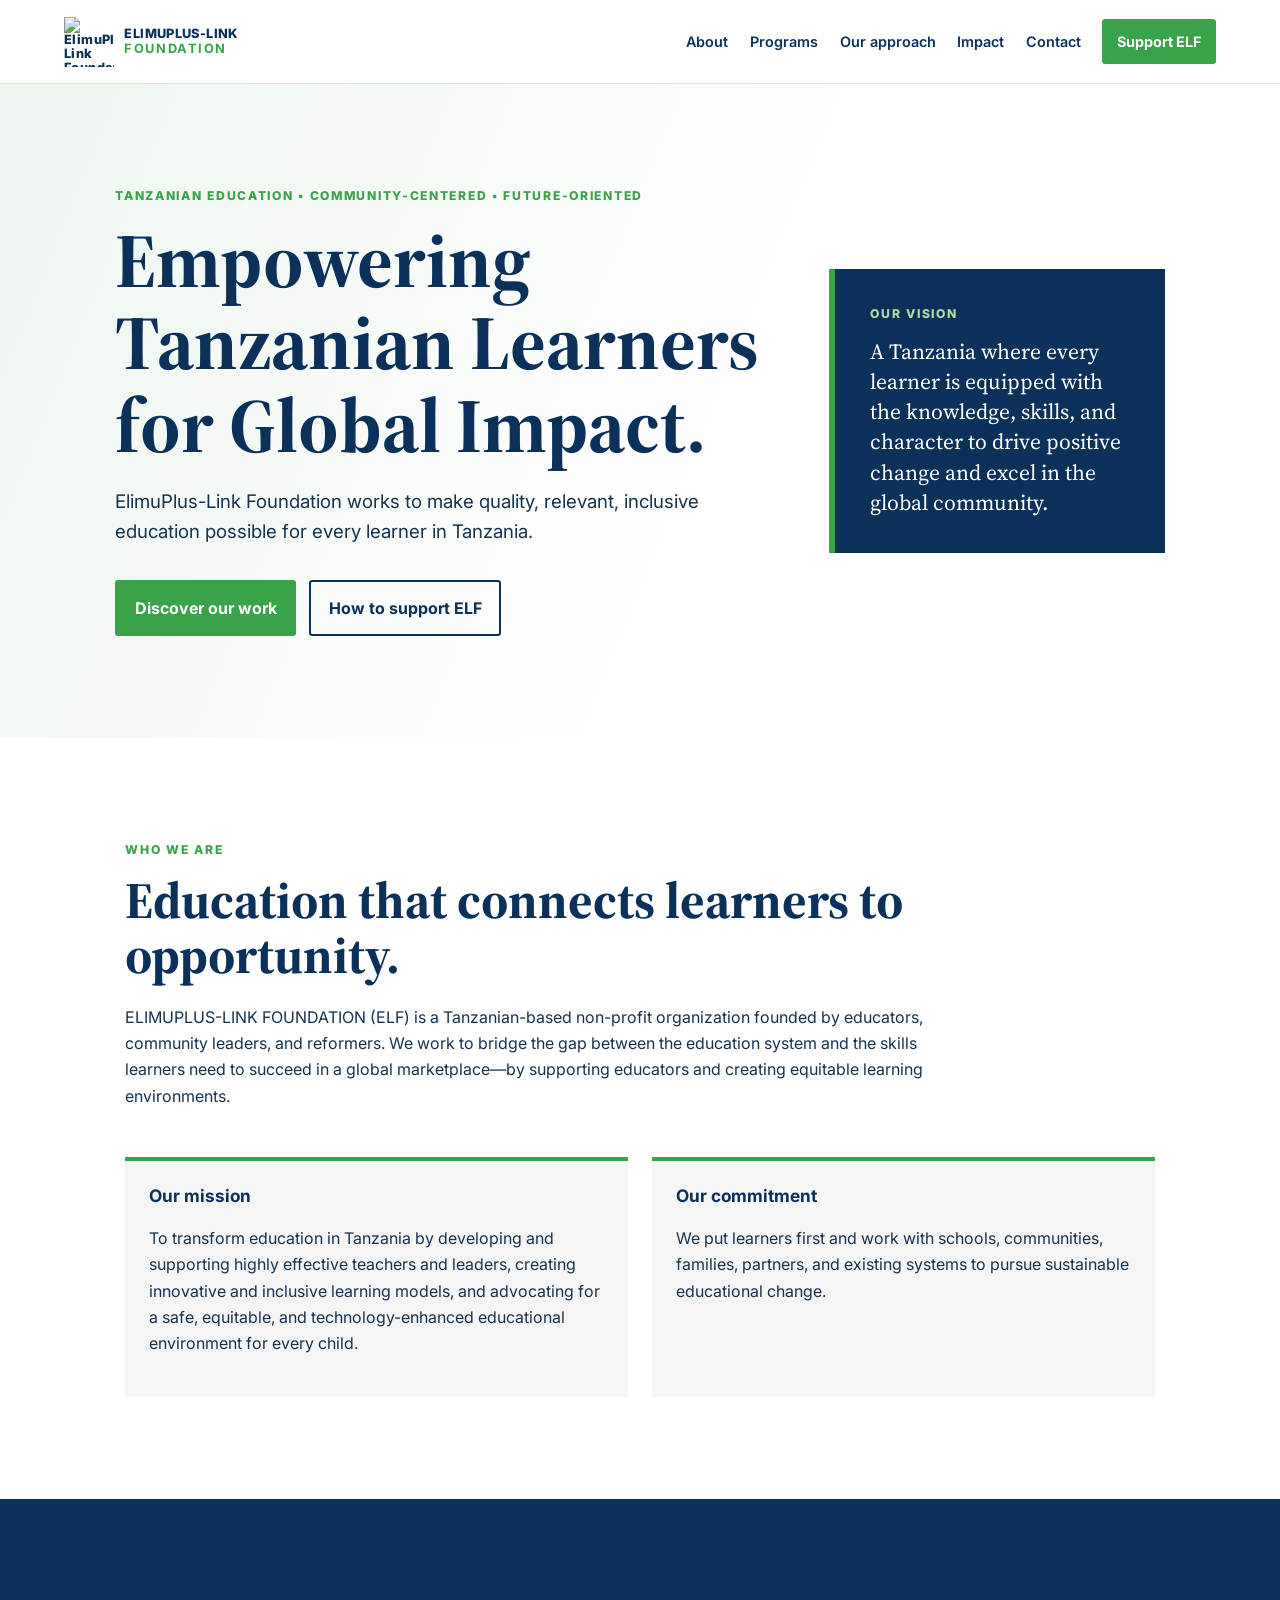
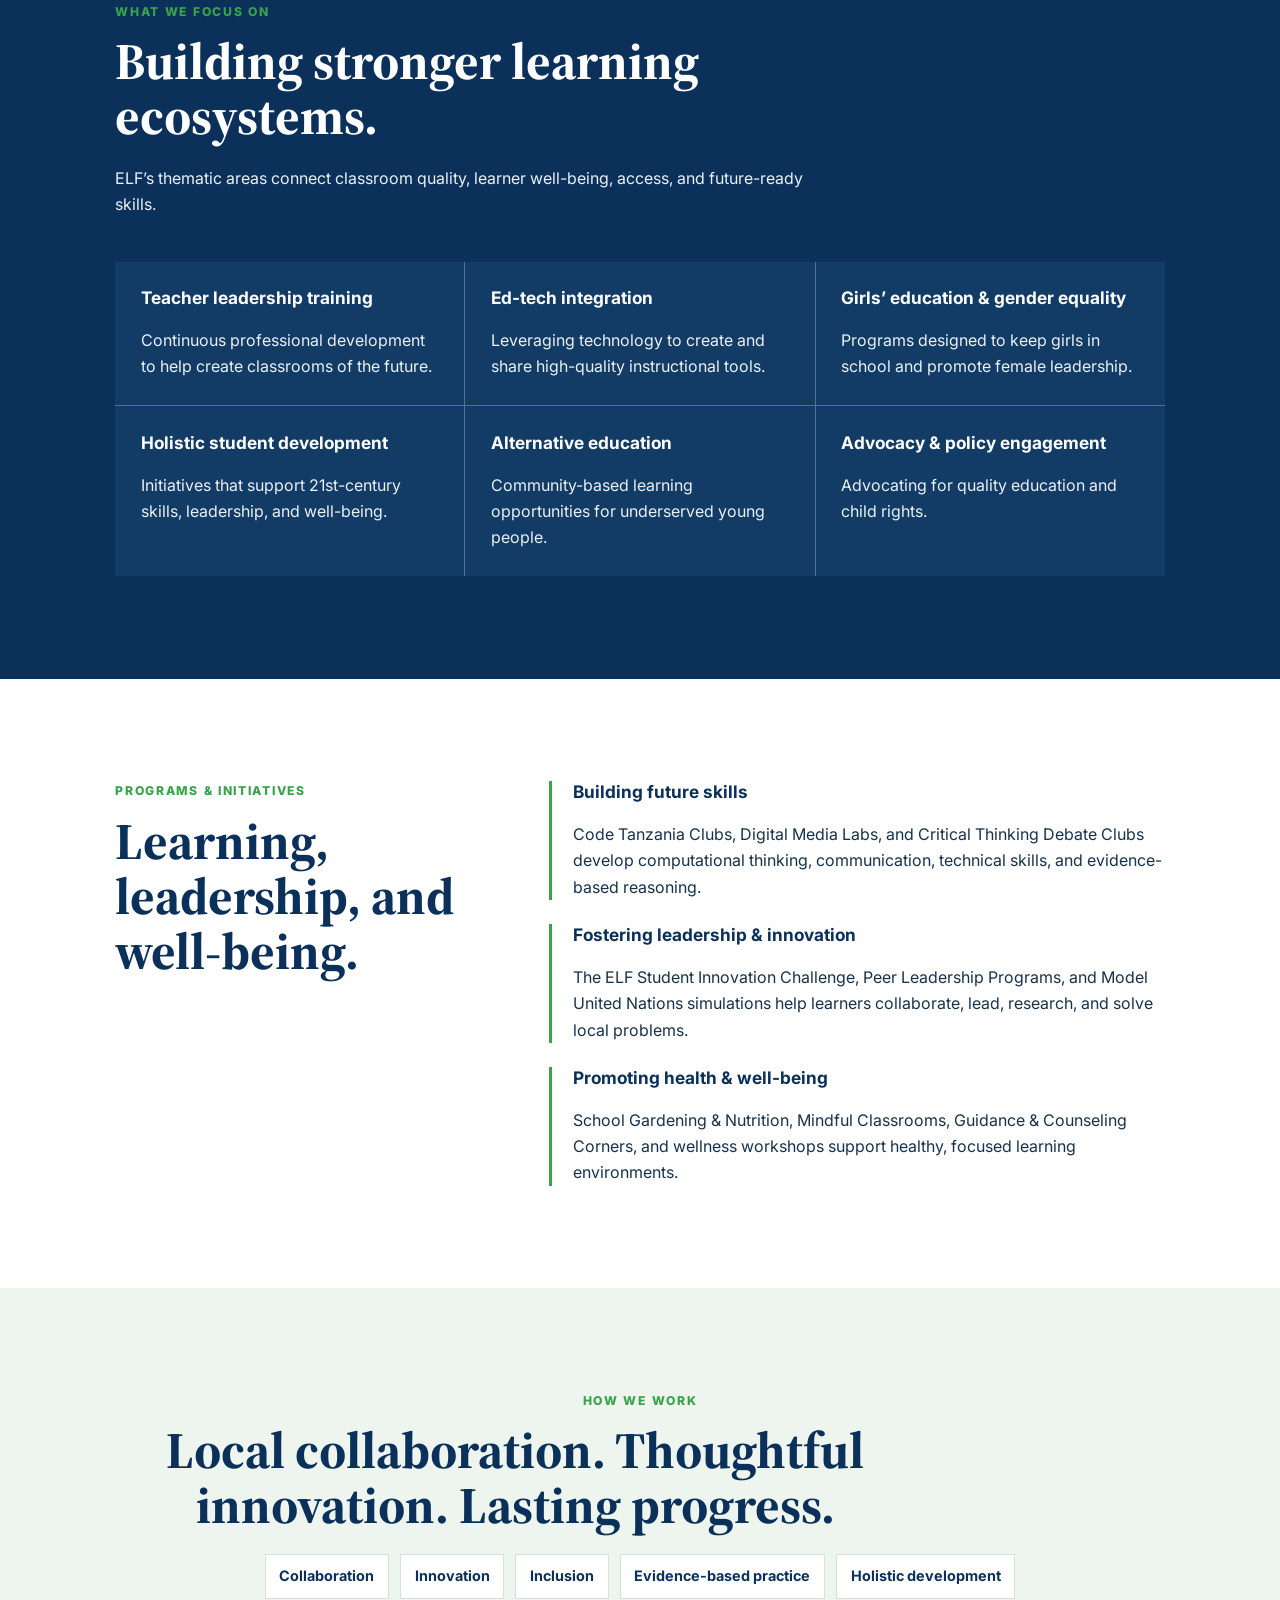
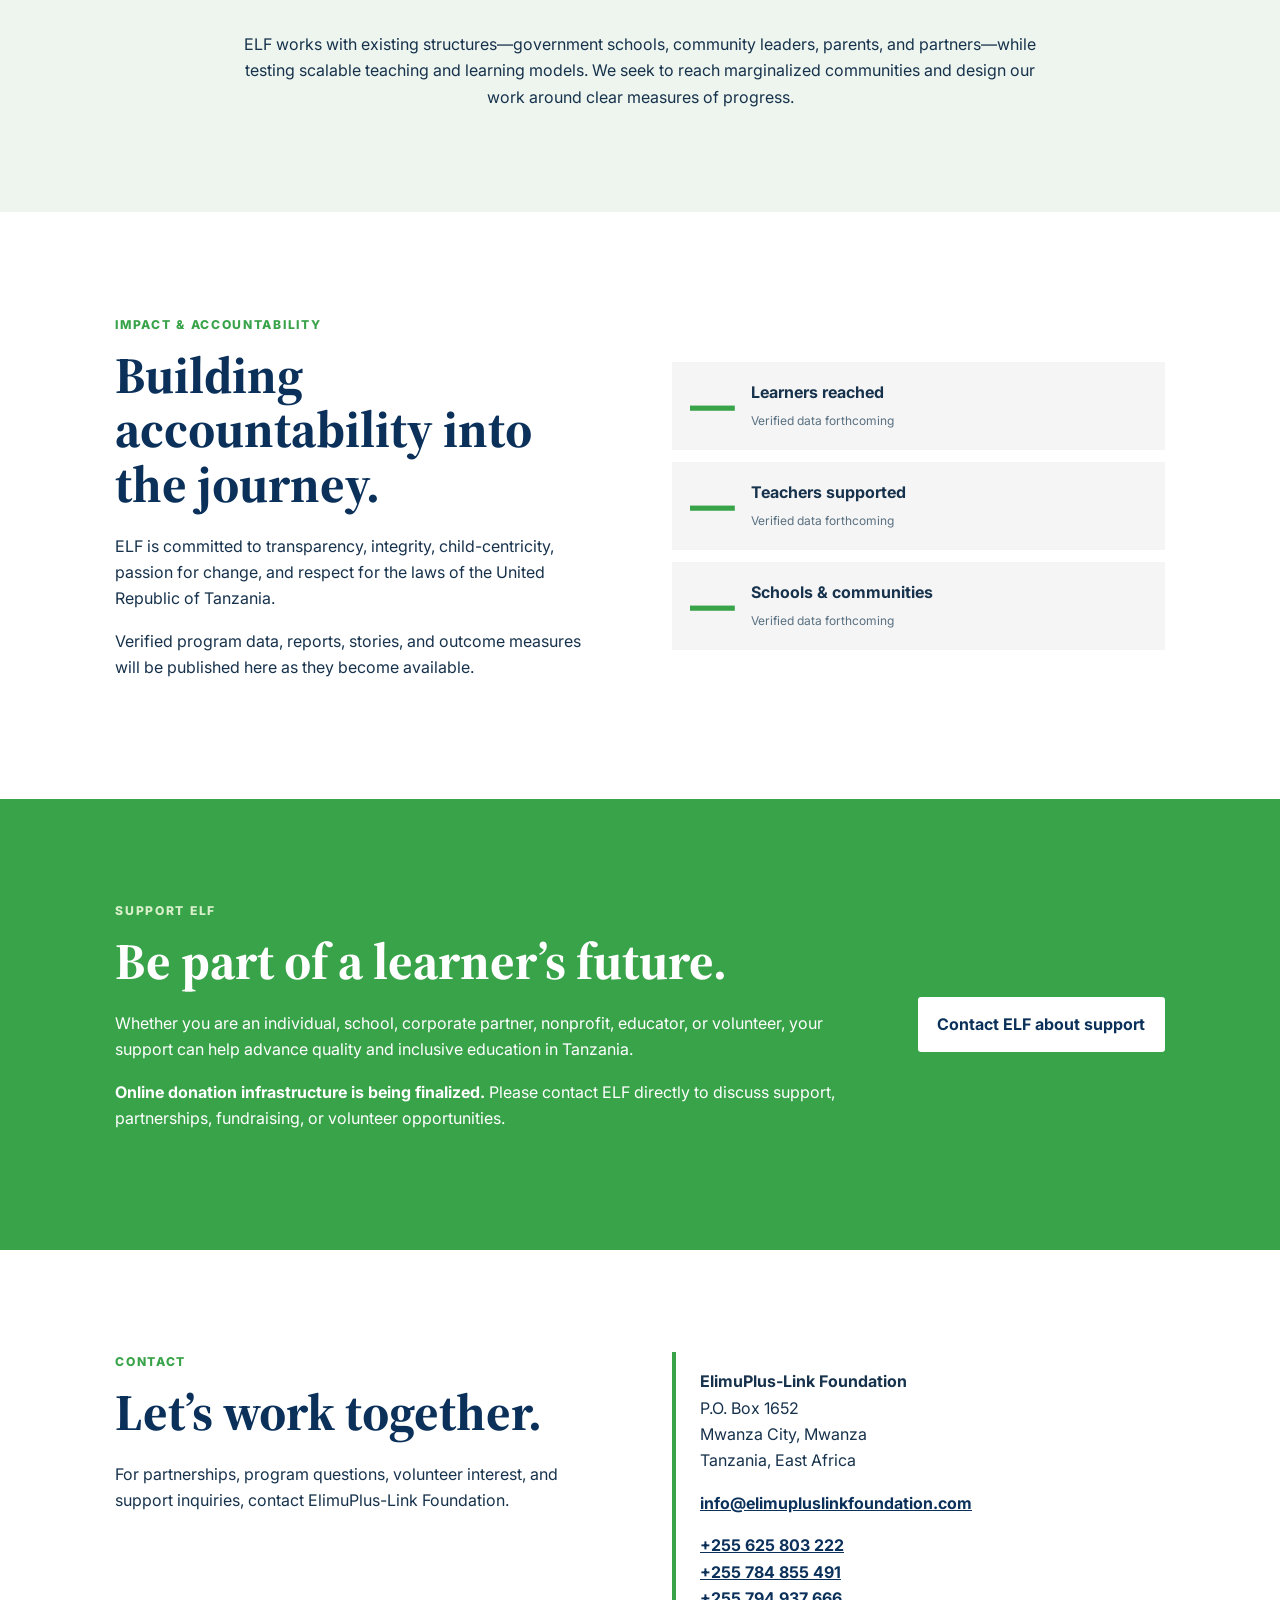
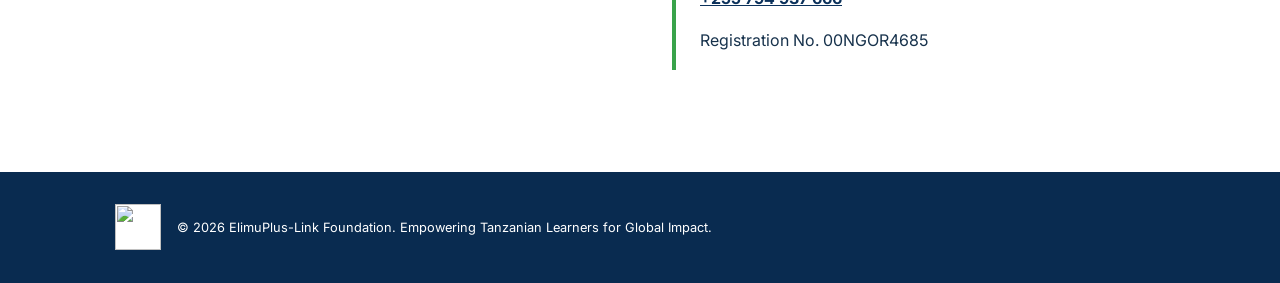
==== index.html @ de27db8f "Add files via upload" ====
<!doctype html>
<html lang="en">
<head>
  <meta charset="utf-8">
  <meta name="viewport" content="width=device-width, initial-scale=1">
  <meta name="description" content="ElimuPlus-Link Foundation empowers Tanzanian learners for global impact through inclusive, innovative, quality education.">
  <meta name="theme-color" content="#0B315B">
  <link rel="canonical" href="https://elimupluslinkfoundation.org/">
  <link rel="stylesheet" href="styles.css">
  <title>ElimuPlus-Link Foundation | Empowering Tanzanian Learners</title>
</head>
<body>
<a class="skip" href="#main">Skip to main content</a>
<header class="site-header">
  <a class="brand" href="#home" aria-label="ElimuPlus-Link Foundation home"><img src="assets/elimuplus-link-foundation-logo.jpeg" alt="ElimuPlus-Link Foundation logo"><span>ELIMUPLUS-LINK<br><b>FOUNDATION</b></span></a>
  <button class="menu" aria-expanded="false" aria-controls="nav">Menu</button>
  <nav id="nav" aria-label="Primary navigation"><a href="#about">About</a><a href="#programs">Programs</a><a href="#approach">Our approach</a><a href="#impact">Impact</a><a href="#contact">Contact</a><a class="button small" href="#support">Support ELF</a></nav>
</header>
<main id="main">
<section class="hero" id="home"><div class="hero-copy"><p class="eyebrow">Tanzanian education • Community-centered • Future-oriented</p><h1>Empowering Tanzanian Learners for Global Impact.</h1><p class="lead">ElimuPlus-Link Foundation works to make quality, relevant, inclusive education possible for every learner in Tanzania.</p><div class="actions"><a class="button" href="#about">Discover our work</a><a class="button outline" href="#support">How to support ELF</a></div></div><aside class="hero-card"><p class="eyebrow">Our vision</p><p>A Tanzania where every learner is equipped with the knowledge, skills, and character to drive positive change and excel in the global community.</p></aside></section>
<section class="intro" id="about"><p class="eyebrow">Who we are</p><h2>Education that connects learners to opportunity.</h2><p>ELIMUPLUS-LINK FOUNDATION (ELF) is a Tanzanian-based non-profit organization founded by educators, community leaders, and reformers. We work to bridge the gap between the education system and the skills learners need to succeed in a global marketplace—by supporting educators and creating equitable learning environments.</p><div class="statement-grid"><article><h3>Our mission</h3><p>To transform education in Tanzania by developing and supporting highly effective teachers and leaders, creating innovative and inclusive learning models, and advocating for a safe, equitable, and technology-enhanced educational environment for every child.</p></article><article><h3>Our commitment</h3><p>We put learners first and work with schools, communities, families, partners, and existing systems to pursue sustainable educational change.</p></article></div></section>
<section class="band" id="programs"><div class="section-heading"><p class="eyebrow">What we focus on</p><h2>Building stronger learning ecosystems.</h2><p>ELF’s thematic areas connect classroom quality, learner well-being, access, and future-ready skills.</p></div><div class="cards"><article><h3>Teacher leadership training</h3><p>Continuous professional development to help create classrooms of the future.</p></article><article><h3>Ed-tech integration</h3><p>Leveraging technology to create and share high-quality instructional tools.</p></article><article><h3>Girls’ education &amp; gender equality</h3><p>Programs designed to keep girls in school and promote female leadership.</p></article><article><h3>Holistic student development</h3><p>Initiatives that support 21st-century skills, leadership, and well-being.</p></article><article><h3>Alternative education</h3><p>Community-based learning opportunities for underserved young people.</p></article><article><h3>Advocacy &amp; policy engagement</h3><p>Advocating for quality education and child rights.</p></article></div></section>
<section class="program-list"><div><p class="eyebrow">Programs &amp; initiatives</p><h2>Learning, leadership, and well-being.</h2></div><div class="program-columns"><article><h3>Building future skills</h3><p>Code Tanzania Clubs, Digital Media Labs, and Critical Thinking Debate Clubs develop computational thinking, communication, technical skills, and evidence-based reasoning.</p></article><article><h3>Fostering leadership &amp; innovation</h3><p>The ELF Student Innovation Challenge, Peer Leadership Programs, and Model United Nations simulations help learners collaborate, lead, research, and solve local problems.</p></article><article><h3>Promoting health &amp; well-being</h3><p>School Gardening &amp; Nutrition, Mindful Classrooms, Guidance &amp; Counseling Corners, and wellness workshops support healthy, focused learning environments.</p></article></div></section>
<section class="approach" id="approach"><p class="eyebrow">How we work</p><h2>Local collaboration. Thoughtful innovation. Lasting progress.</h2><div class="pill-grid"><span>Collaboration</span><span>Innovation</span><span>Inclusion</span><span>Evidence-based practice</span><span>Holistic development</span></div><p>ELF works with existing structures—government schools, community leaders, parents, and partners—while testing scalable teaching and learning models. We seek to reach marginalized communities and design our work around clear measures of progress.</p></section>
<section class="impact" id="impact"><div><p class="eyebrow">Impact &amp; accountability</p><h2>Building accountability into the journey.</h2><p>ELF is committed to transparency, integrity, child-centricity, passion for change, and respect for the laws of the United Republic of Tanzania.</p><p>Verified program data, reports, stories, and outcome measures will be published here as they become available.</p></div><div class="metrics"><article><strong>—</strong><span>Learners reached<br><em>Verified data forthcoming</em></span></article><article><strong>—</strong><span>Teachers supported<br><em>Verified data forthcoming</em></span></article><article><strong>—</strong><span>Schools &amp; communities<br><em>Verified data forthcoming</em></span></article></div></section>
<section class="support" id="support"><div><p class="eyebrow">Support ELF</p><h2>Be part of a learner’s future.</h2><p>Whether you are an individual, school, corporate partner, nonprofit, educator, or volunteer, your support can help advance quality and inclusive education in Tanzania.</p><p><b>Online donation infrastructure is being finalized.</b> Please contact ELF directly to discuss support, partnerships, fundraising, or volunteer opportunities.</p></div><a class="button light" href="mailto:info@elimupluslinkfoundation.com?subject=Support%20for%20ElimuPlus-Link%20Foundation">Contact ELF about support</a></section>
<section class="contact" id="contact"><div><p class="eyebrow">Contact</p><h2>Let’s work together.</h2><p>For partnerships, program questions, volunteer interest, and support inquiries, contact ElimuPlus-Link Foundation.</p></div><address><p><b>ElimuPlus-Link Foundation</b><br>P.O. Box 1652<br>Mwanza City, Mwanza<br>Tanzania, East Africa</p><p><a href="mailto:info@elimupluslinkfoundation.com">info@elimupluslinkfoundation.com</a></p><p><a href="tel:+255625803222">+255 625 803 222</a><br><a href="tel:+255784855491">+255 784 855 491</a><br><a href="tel:+255794937666">+255 794 937 666</a></p><p>Registration No. 00NGOR4685</p></address></section>
</main>
<footer><img src="assets/elimuplus-link-foundation-logo.jpeg" alt="" aria-hidden="true"><p>© <span id="year"></span> ElimuPlus-Link Foundation. Empowering Tanzanian Learners for Global Impact.</p></footer>
<script>const b=document.querySelector('.menu'),n=document.querySelector('#nav');b.addEventListener('click',()=>{const x=b.getAttribute('aria-expanded')==='true';b.setAttribute('aria-expanded',!x);n.classList.toggle('open')});document.querySelector('#year').textContent=new Date().getFullYear();</script>
</body>
</html>
---- styles.css ----
@import url('https://fonts.googleapis.com/css2?family=Inter:wght@400;500;600;700;800&family=Source+Serif+4:wght@600;700&display=swap');
:root{--navy:#0B315B;--green:#39A34A;--mist:#F5F5F5;--ink:#17324c;--white:#fff;--line:#dbe3e5}*{box-sizing:border-box}html{scroll-behavior:smooth}body{margin:0;color:var(--ink);font:16px/1.65 Inter,Arial,sans-serif}.skip{position:absolute;left:-999px}.skip:focus{left:1rem;top:1rem;z-index:5;background:#fff;padding:.75rem}.site-header{height:84px;display:flex;align-items:center;justify-content:space-between;padding:0 clamp(1rem,5vw,5rem);border-bottom:1px solid var(--line);background:#fff;position:sticky;top:0;z-index:2}.brand{display:flex;align-items:center;gap:.65rem;text-decoration:none;color:var(--navy);font-weight:800;line-height:1.1;font-size:.8rem;letter-spacing:.03em}.brand img{width:50px;height:50px;object-fit:contain}.brand b{color:var(--green);letter-spacing:.12em}nav{display:flex;align-items:center;gap:1.35rem}nav a{color:var(--navy);font-size:.9rem;font-weight:600;text-decoration:none}nav a:hover{text-decoration:underline}.button{display:inline-block;background:var(--green);color:#fff!important;border:2px solid var(--green);padding:.78rem 1.1rem;border-radius:.2rem;text-decoration:none;font-weight:700}.button:hover{background:#287d36;border-color:#287d36;text-decoration:none!important}.small{padding:.53rem .8rem}.outline{background:transparent;color:var(--navy)!important;border-color:var(--navy)}.outline:hover{background:var(--navy);color:#fff!important}.menu{display:none;background:none;border:1px solid var(--navy);padding:.4rem .6rem;color:var(--navy);font-weight:700}section{padding:clamp(4rem,8vw,7rem) clamp(1rem,9vw,10rem)}.hero{display:grid;grid-template-columns:1.55fr .8fr;gap:4rem;align-items:center;background:linear-gradient(112deg,#edf5ee 0%,#fff 56%)}h1,h2{font-family:'Source Serif 4',Georgia,serif;color:var(--navy);line-height:1.07;margin:.25rem 0 1.3rem}h1{font-size:clamp(3rem,6vw,5.5rem);max-width:850px}h2{font-size:clamp(2.25rem,4vw,3.45rem);max-width:800px}h3{font-size:1.08rem;line-height:1.3;color:var(--navy);margin-top:0}.eyebrow{font-size:.76rem;letter-spacing:.14em;text-transform:uppercase;color:var(--green);font-weight:800;margin:0 0 .8rem}.lead{font-size:1.17rem;max-width:700px}.actions{display:flex;gap:.8rem;flex-wrap:wrap;margin-top:2rem}.hero-card{background:var(--navy);color:#fff;padding:2.2rem;border-left:6px solid var(--green)}.hero-card .eyebrow{color:#b4dca2}.hero-card p:last-child{font-family:'Source Serif 4',Georgia,serif;font-size:1.35rem;line-height:1.4;margin:0}.intro{max-width:1260px;margin:auto}.intro>p{max-width:850px}.statement-grid{display:grid;grid-template-columns:1fr 1fr;gap:1.5rem;margin-top:3rem}.statement-grid article{border-top:4px solid var(--green);background:var(--mist);padding:1.5rem}.band{background:var(--navy);color:#eaf1f5}.band h2,.band h3{color:#fff}.section-heading{max-width:720px}.cards{display:grid;grid-template-columns:repeat(3,1fr);gap:1px;margin-top:2.75rem;background:#54718b}.cards article{background:#123b66;padding:1.6rem}.cards p{margin-bottom:0}.program-list{max-width:1400px;margin:auto;display:grid;grid-template-columns:.75fr 1.25fr;gap:4rem}.program-columns{display:grid;gap:1.5rem}.program-columns article{padding-left:1.35rem;border-left:3px solid var(--green)}.program-columns p{margin-bottom:0}.approach{background:#edf5ee;text-align:center}.approach>p:last-child{max-width:800px;margin:2rem auto 0}.pill-grid{display:flex;justify-content:center;flex-wrap:wrap;gap:.7rem}.pill-grid span{background:#fff;padding:.6rem .85rem;color:var(--navy);font-size:.9rem;font-weight:700;border:1px solid #d1e3d4}.impact{display:grid;grid-template-columns:1fr 1fr;gap:4rem;align-items:center}.metrics{display:grid;gap:.75rem}.metrics article{display:flex;align-items:center;gap:1rem;background:var(--mist);padding:1.1rem}.metrics strong{font-size:2.8rem;color:var(--green);line-height:1}.metrics span{font-weight:700}.metrics em{font-size:.75rem;font-style:normal;font-weight:400;color:#597080}.support{background:var(--green);color:#fff;display:flex;align-items:center;justify-content:space-between;gap:2rem}.support h2{color:#fff}.support .eyebrow{color:#d9f0cb}.support>div{max-width:760px}.light{background:#fff;color:var(--navy)!important;border-color:#fff;white-space:nowrap}.contact{display:grid;grid-template-columns:1fr 1fr;gap:4rem;max-width:1400px;margin:auto}.contact address{font-style:normal;border-left:4px solid var(--green);padding-left:1.5rem}.contact a{color:var(--navy);font-weight:700}footer{background:#092b50;color:#fff;padding:2rem clamp(1rem,9vw,10rem);display:flex;align-items:center;gap:1rem;font-size:.8rem}footer img{width:46px;height:46px;object-fit:contain;background:#fff}@media(max-width:780px){.site-header{height:72px}.brand span{display:none}.menu{display:block}nav{display:none;position:absolute;left:0;right:0;top:71px;background:#fff;border-bottom:1px solid var(--line);padding:1rem;flex-direction:column;align-items:stretch;gap:.5rem}nav.open{display:flex}nav a{padding:.45rem}.hero,.program-list,.impact,.contact{grid-template-columns:1fr;gap:2rem}.hero{padding-top:4rem}.cards{grid-template-columns:1fr}.statement-grid{grid-template-columns:1fr}.support{align-items:flex-start;flex-direction:column}.light{white-space:normal}footer{align-items:flex-start}h1{font-size:3rem}}@media(prefers-reduced-motion:reduce){html{scroll-behavior:auto}}a:focus-visible,button:focus-visible{outline:3px solid #e99a21;outline-offset:3px}
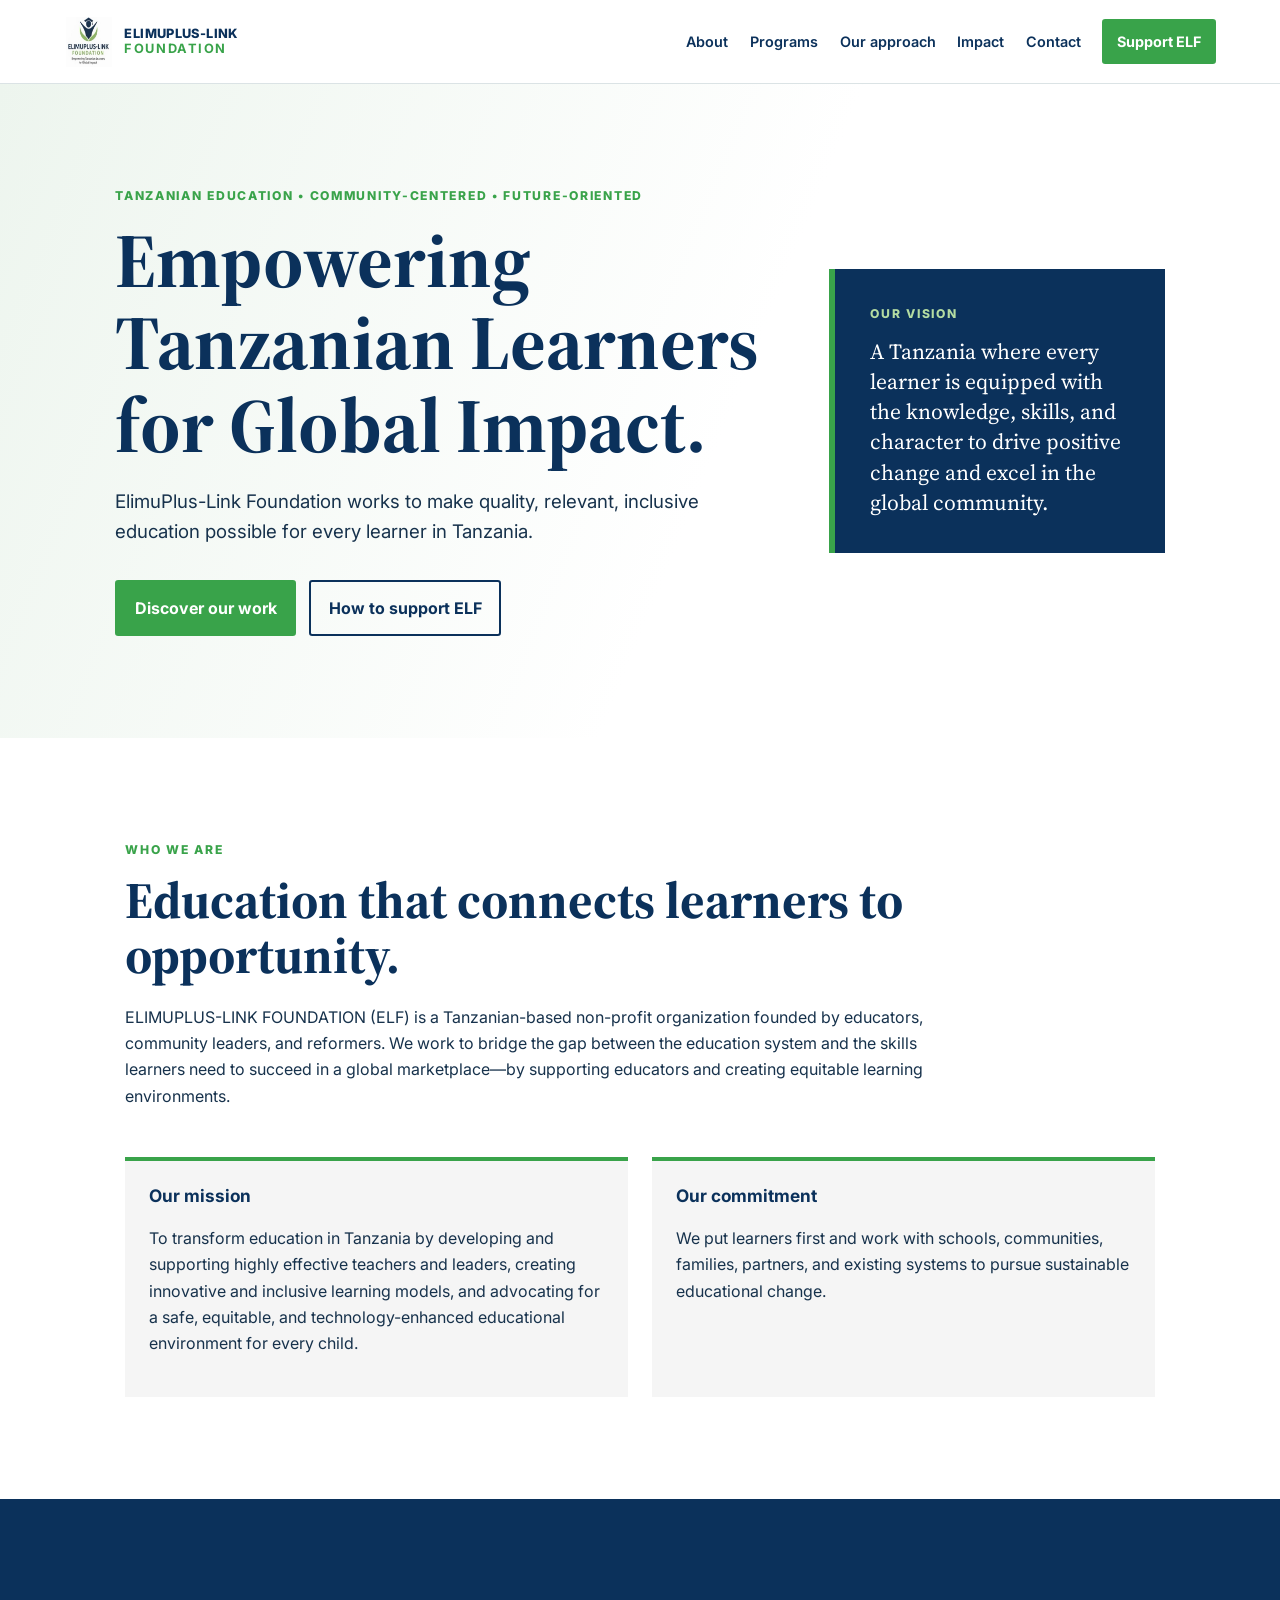
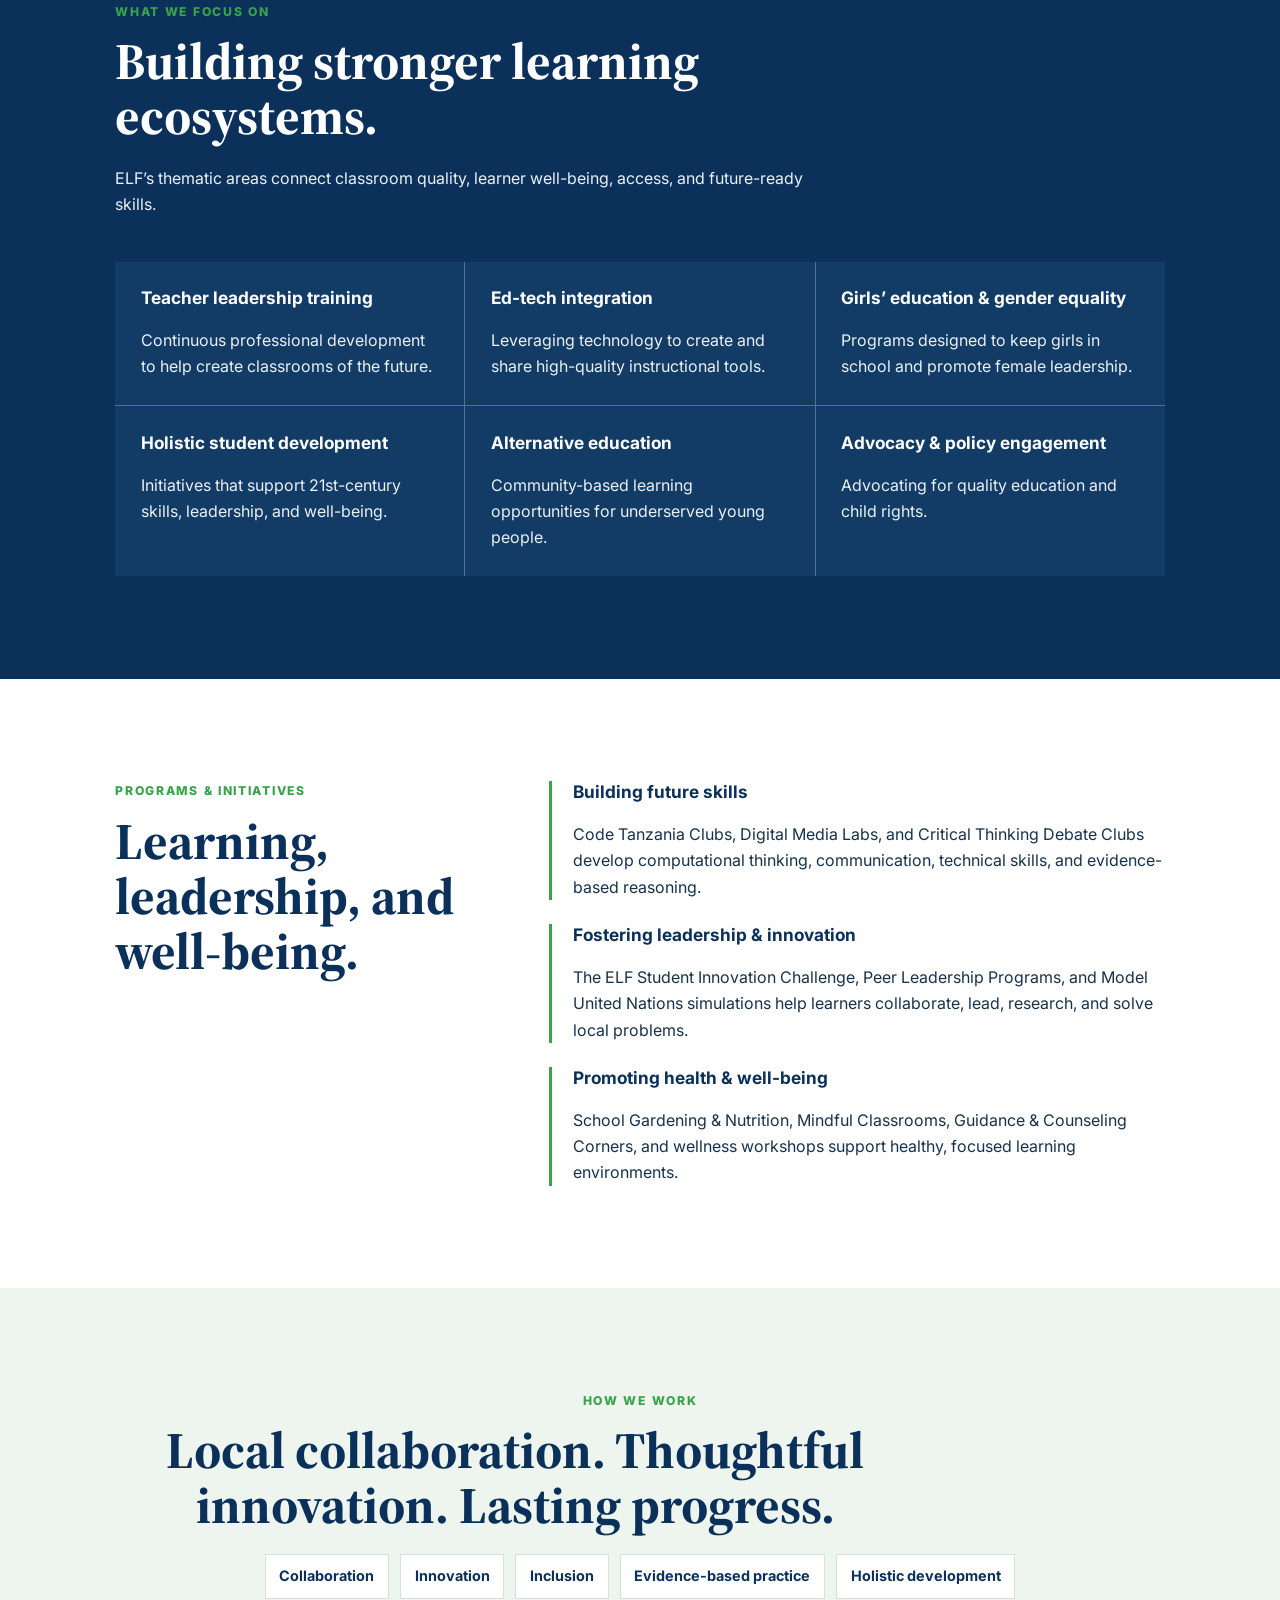
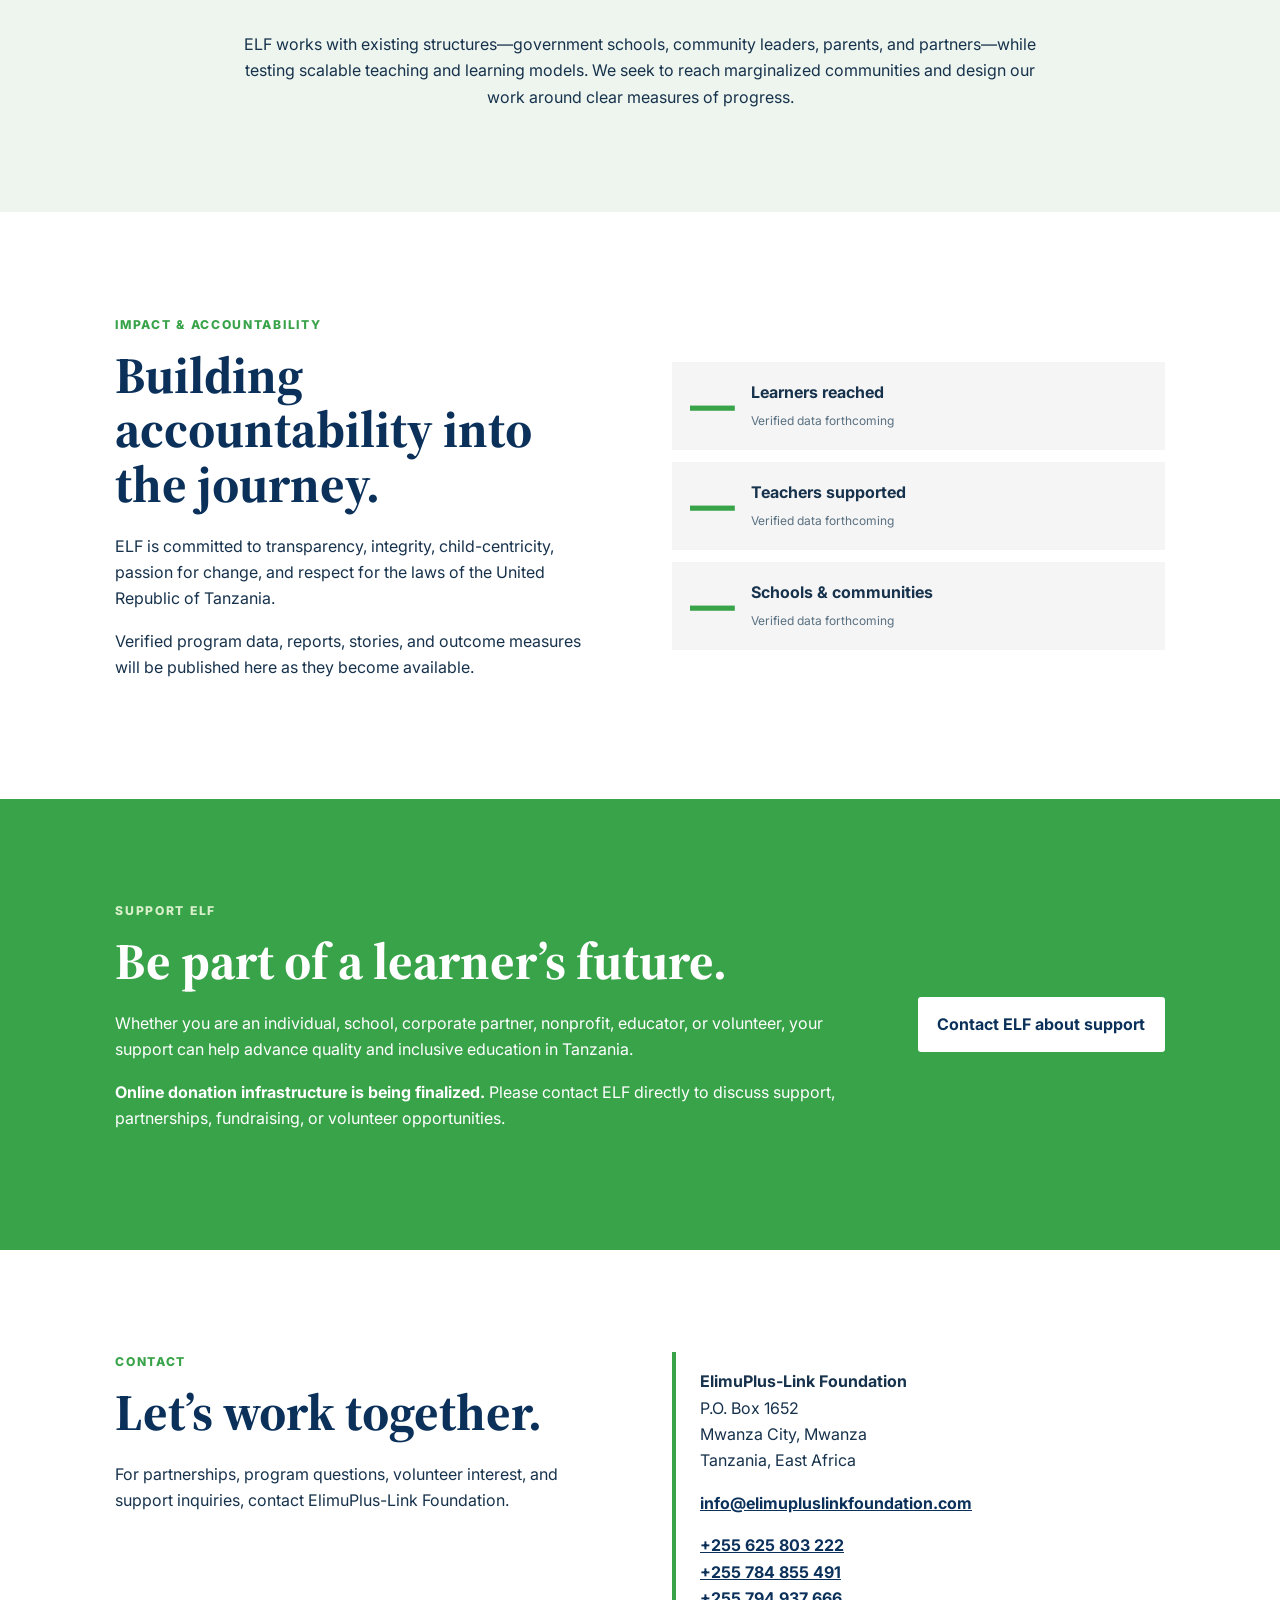
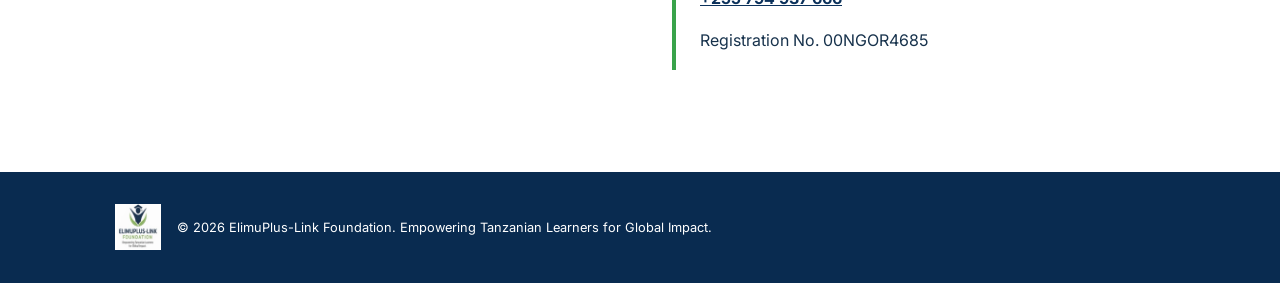
==== commit f8cce56f: "Update index.html" ====
--- a/index.html
+++ b/index.html
@@ -12,7 +12,7 @@
 <body>
 <a class="skip" href="#main">Skip to main content</a>
 <header class="site-header">
-  <a class="brand" href="#home" aria-label="ElimuPlus-Link Foundation home"><img src="assets/elimuplus-link-foundation-logo.jpeg" alt="ElimuPlus-Link Foundation logo"><span>ELIMUPLUS-LINK<br><b>FOUNDATION</b></span></a>
+  <a class="brand" href="#home" aria-label="ElimuPlus-Link Foundation home"><img src="elimuplus-link-foundation-logo.jpeg" alt="ElimuPlus-Link Foundation logo"><span>ELIMUPLUS-LINK<br><b>FOUNDATION</b></span></a>
   <button class="menu" aria-expanded="false" aria-controls="nav">Menu</button>
   <nav id="nav" aria-label="Primary navigation"><a href="#about">About</a><a href="#programs">Programs</a><a href="#approach">Our approach</a><a href="#impact">Impact</a><a href="#contact">Contact</a><a class="button small" href="#support">Support ELF</a></nav>
 </header>
@@ -26,7 +26,7 @@
 <section class="support" id="support"><div><p class="eyebrow">Support ELF</p><h2>Be part of a learner’s future.</h2><p>Whether you are an individual, school, corporate partner, nonprofit, educator, or volunteer, your support can help advance quality and inclusive education in Tanzania.</p><p><b>Online donation infrastructure is being finalized.</b> Please contact ELF directly to discuss support, partnerships, fundraising, or volunteer opportunities.</p></div><a class="button light" href="mailto:info@elimupluslinkfoundation.com?subject=Support%20for%20ElimuPlus-Link%20Foundation">Contact ELF about support</a></section>
 <section class="contact" id="contact"><div><p class="eyebrow">Contact</p><h2>Let’s work together.</h2><p>For partnerships, program questions, volunteer interest, and support inquiries, contact ElimuPlus-Link Foundation.</p></div><address><p><b>ElimuPlus-Link Foundation</b><br>P.O. Box 1652<br>Mwanza City, Mwanza<br>Tanzania, East Africa</p><p><a href="mailto:info@elimupluslinkfoundation.com">info@elimupluslinkfoundation.com</a></p><p><a href="tel:+255625803222">+255 625 803 222</a><br><a href="tel:+255784855491">+255 784 855 491</a><br><a href="tel:+255794937666">+255 794 937 666</a></p><p>Registration No. 00NGOR4685</p></address></section>
 </main>
-<footer><img src="assets/elimuplus-link-foundation-logo.jpeg" alt="" aria-hidden="true"><p>© <span id="year"></span> ElimuPlus-Link Foundation. Empowering Tanzanian Learners for Global Impact.</p></footer>
+<footer><img src="elimuplus-link-foundation-logo.jpeg" alt="" aria-hidden="true"><p>© <span id="year"></span> ElimuPlus-Link Foundation. Empowering Tanzanian Learners for Global Impact.</p></footer>
 <script>const b=document.querySelector('.menu'),n=document.querySelector('#nav');b.addEventListener('click',()=>{const x=b.getAttribute('aria-expanded')==='true';b.setAttribute('aria-expanded',!x);n.classList.toggle('open')});document.querySelector('#year').textContent=new Date().getFullYear();</script>
 </body>
-</html>+</html>
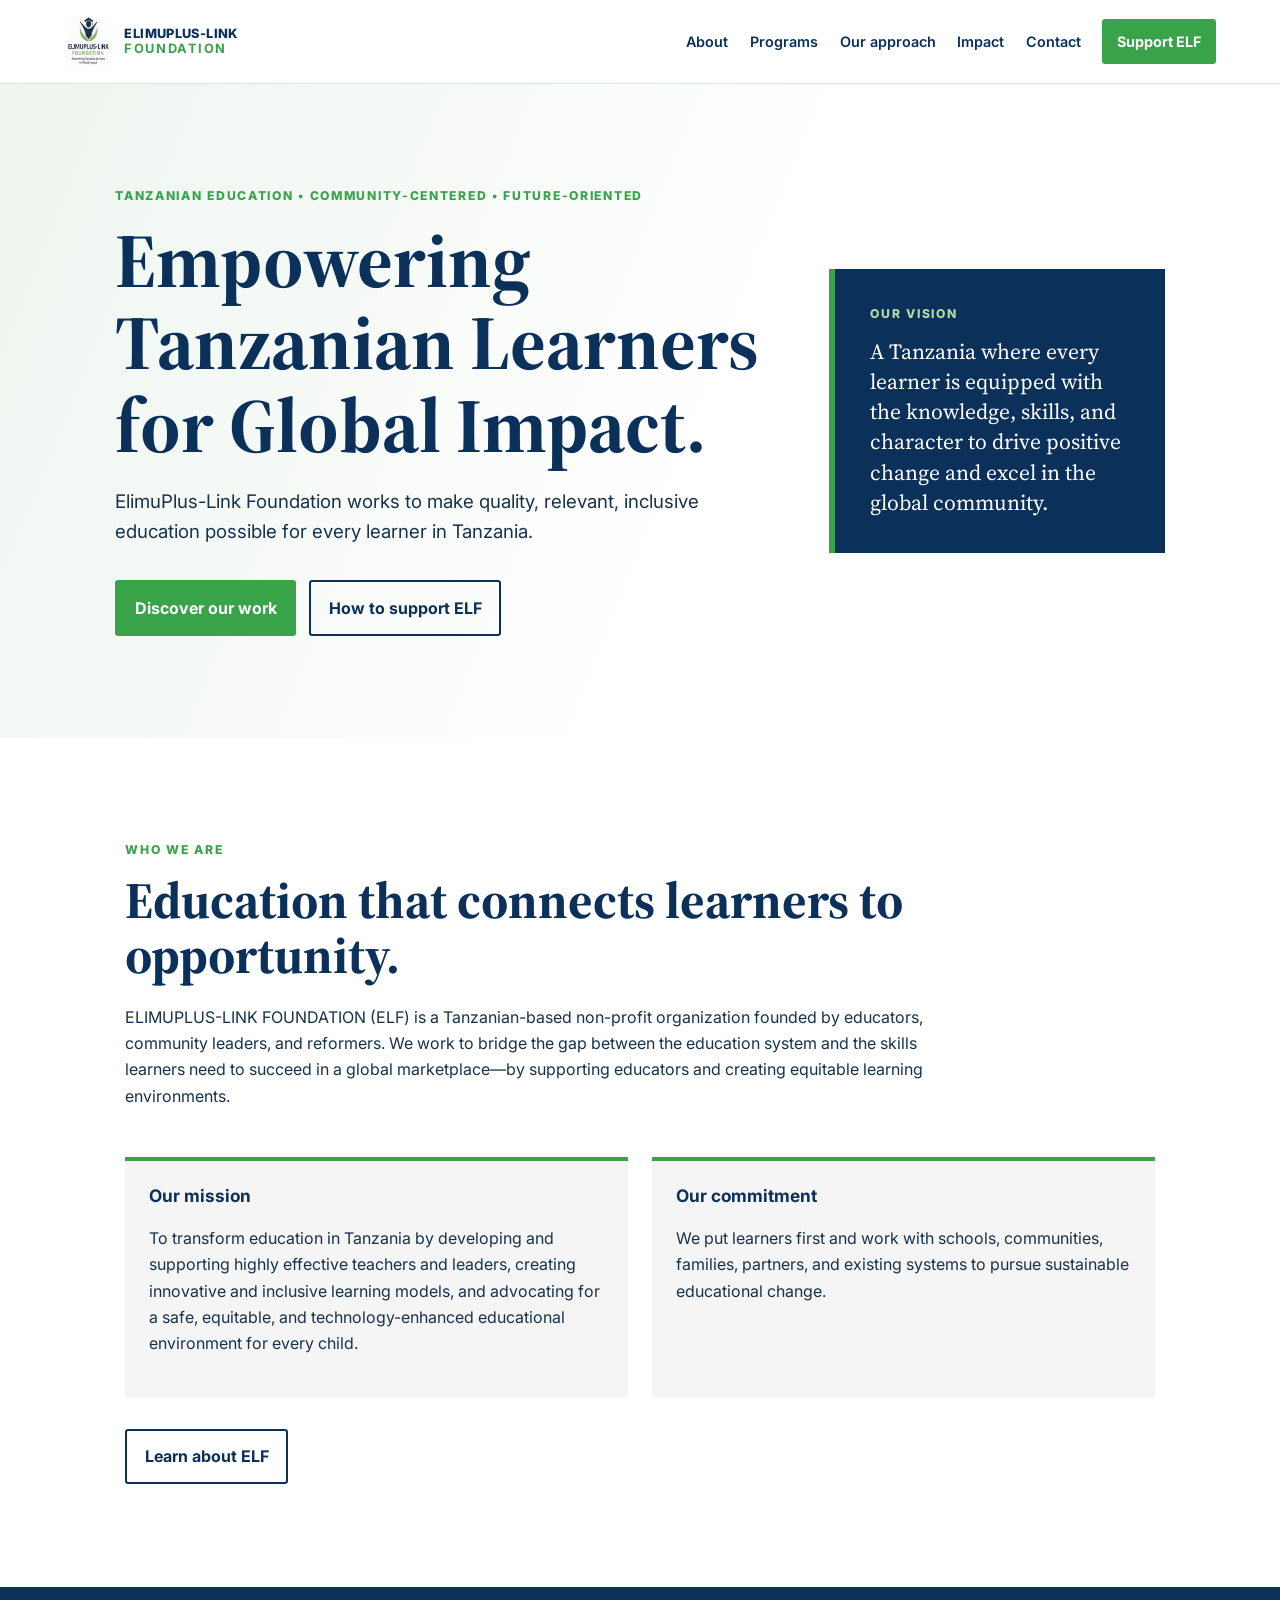
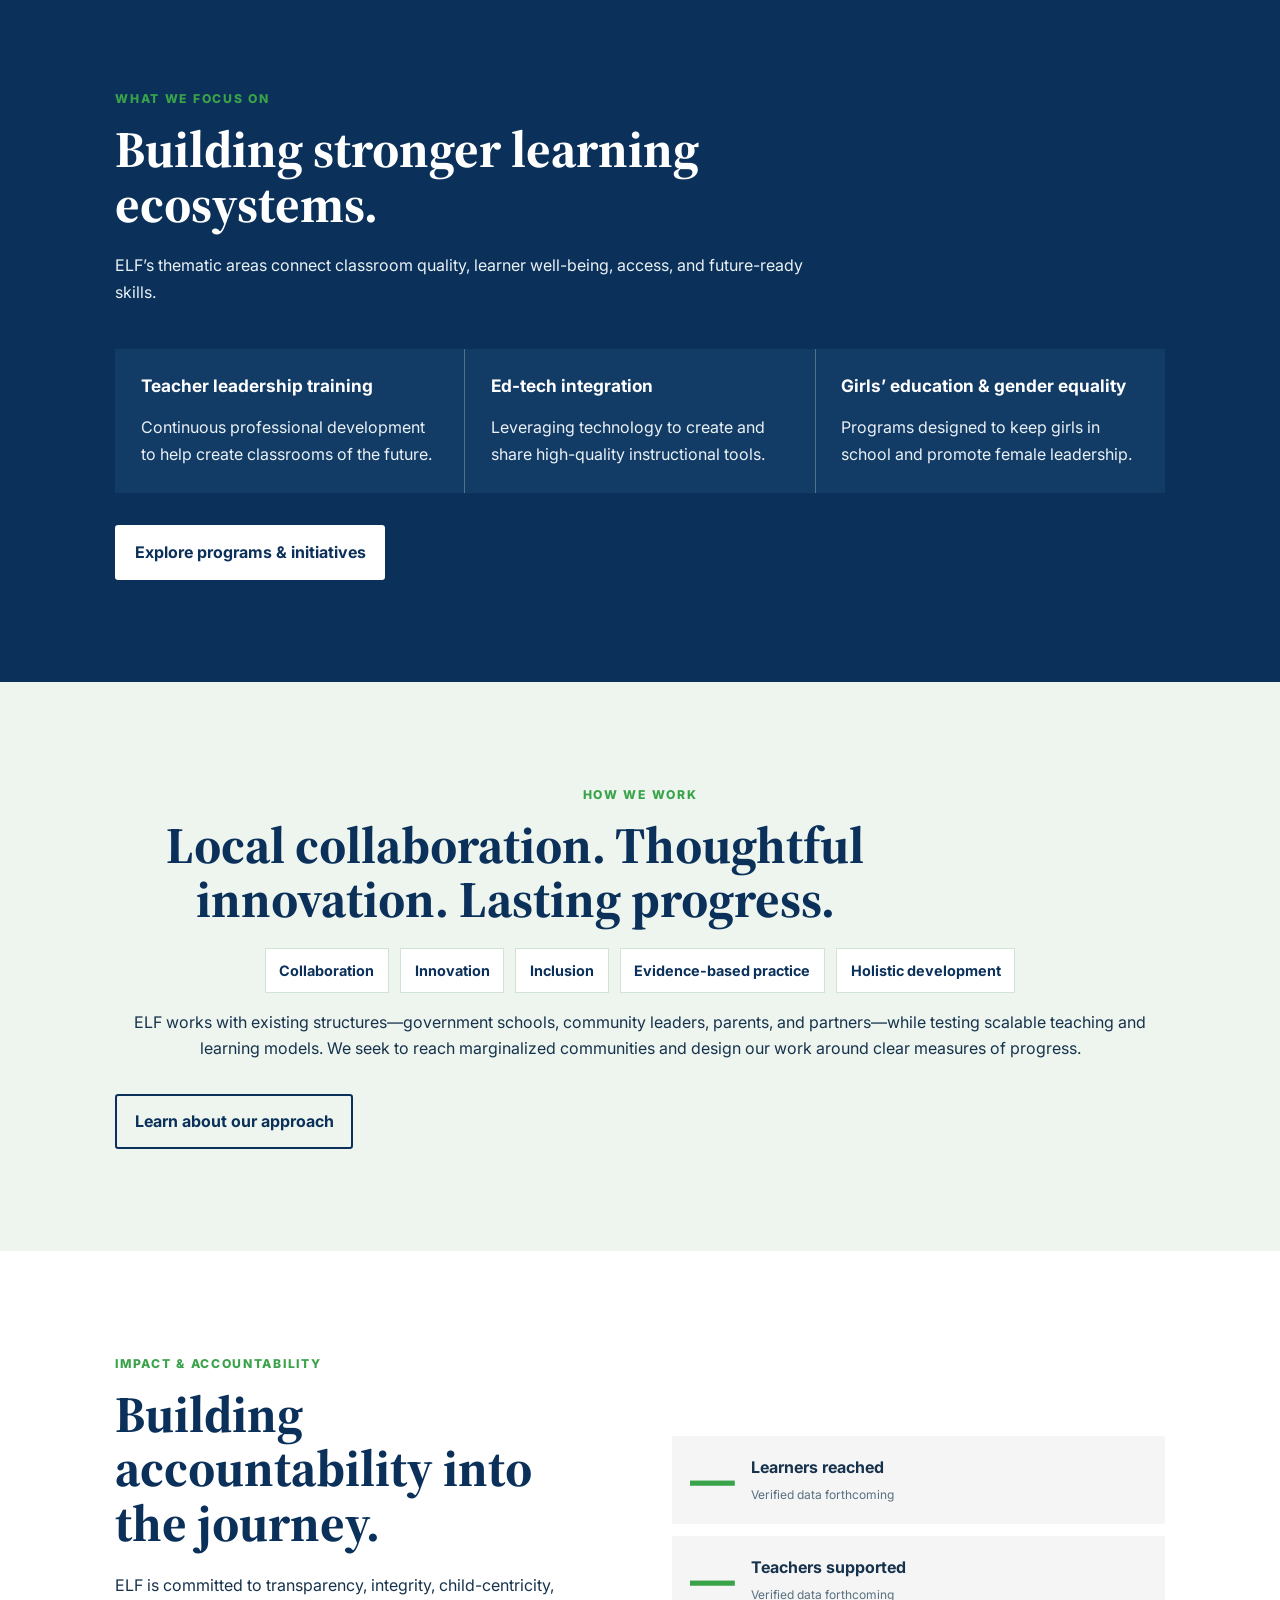
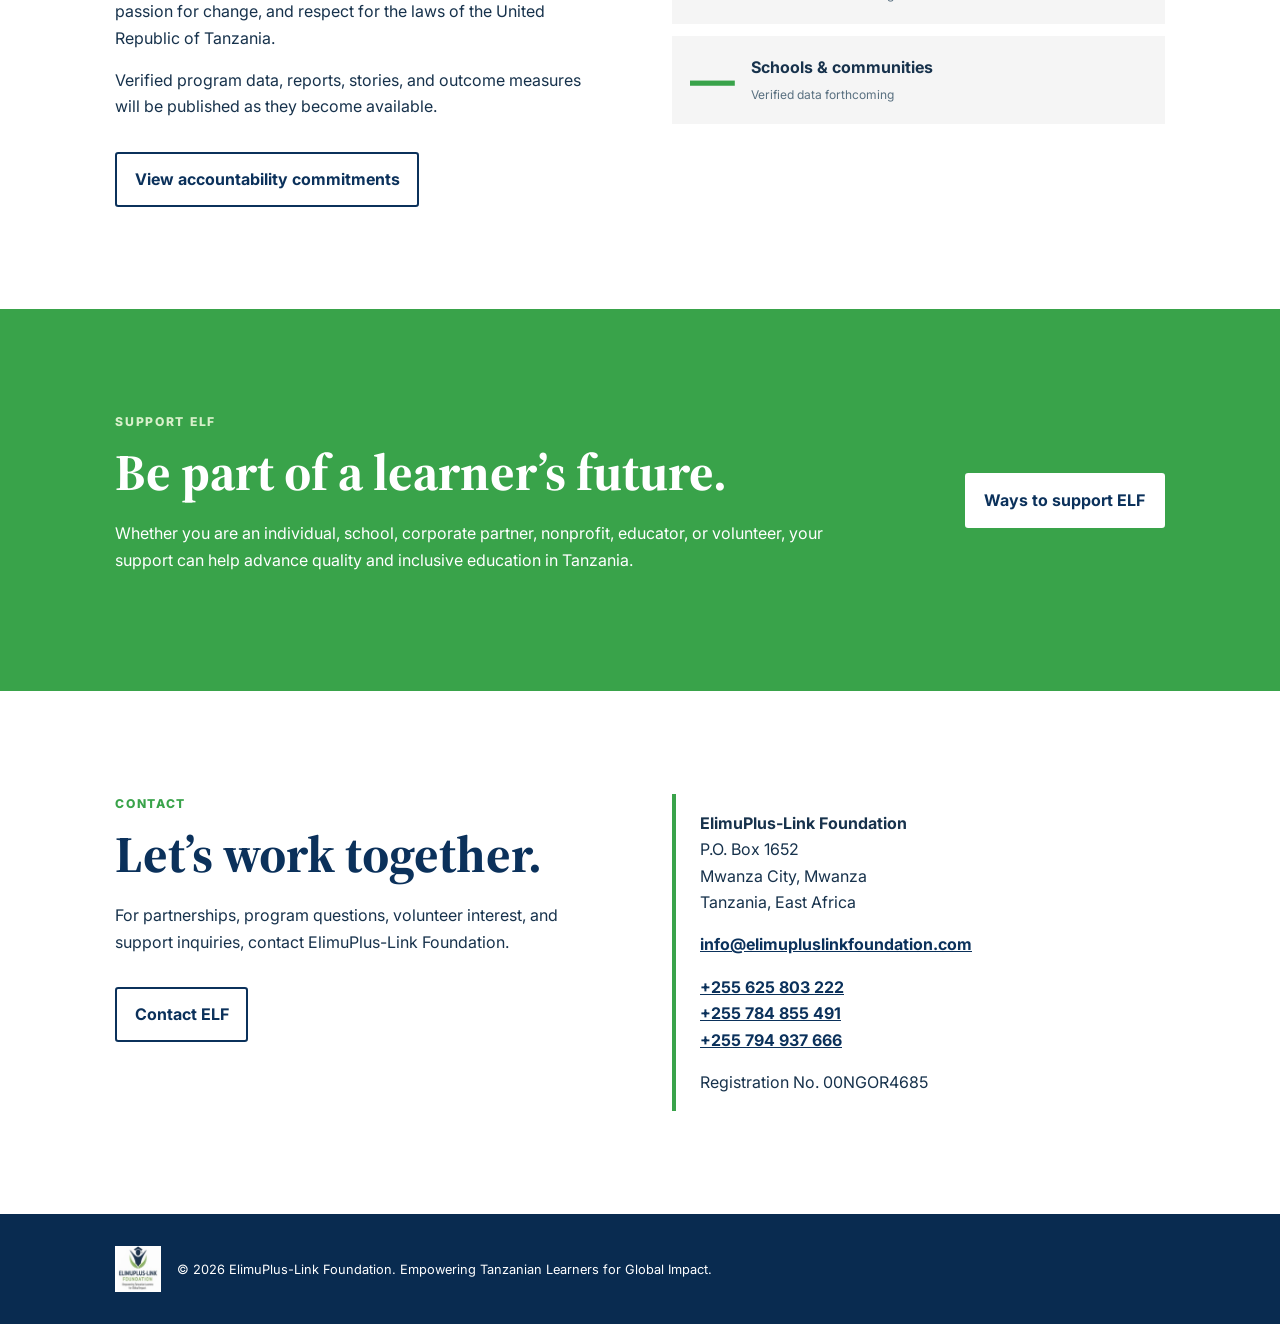
==== commit 88d1c6bc: "Update index.html attemtping to create multiple about pages. adhustment for html" ====
--- a/index.html
+++ b/index.html
@@ -5,28 +5,196 @@
   <meta name="viewport" content="width=device-width, initial-scale=1">
   <meta name="description" content="ElimuPlus-Link Foundation empowers Tanzanian learners for global impact through inclusive, innovative, quality education.">
   <meta name="theme-color" content="#0B315B">
-  <link rel="canonical" href="https://elimupluslinkfoundation.org/">
-  <link rel="stylesheet" href="styles.css">
+  <link rel="canonical" href="https://elimpluslinkfoundation.org/">
+  <link rel="stylesheet" href="/styles.css">
   <title>ElimuPlus-Link Foundation | Empowering Tanzanian Learners</title>
 </head>
 <body>
 <a class="skip" href="#main">Skip to main content</a>
+
 <header class="site-header">
-  <a class="brand" href="#home" aria-label="ElimuPlus-Link Foundation home"><img src="elimuplus-link-foundation-logo.jpeg" alt="ElimuPlus-Link Foundation logo"><span>ELIMUPLUS-LINK<br><b>FOUNDATION</b></span></a>
+  <a class="brand" href="/" aria-label="ElimuPlus-Link Foundation home">
+    <img src="/elimuplus-link-foundation-logo.jpeg" alt="ElimuPlus-Link Foundation logo">
+    <span>ELIMUPLUS-LINK<br><b>FOUNDATION</b></span>
+  </a>
+
   <button class="menu" aria-expanded="false" aria-controls="nav">Menu</button>
-  <nav id="nav" aria-label="Primary navigation"><a href="#about">About</a><a href="#programs">Programs</a><a href="#approach">Our approach</a><a href="#impact">Impact</a><a href="#contact">Contact</a><a class="button small" href="#support">Support ELF</a></nav>
+
+  <nav id="nav" aria-label="Primary navigation">
+    <a href="/about/">About</a>
+    <a href="/programs/">Programs</a>
+    <a href="/our-approach/">Our approach</a>
+    <a href="/impact/">Impact</a>
+    <a href="/contact/">Contact</a>
+    <a class="button small" href="/support/">Support ELF</a>
+  </nav>
 </header>
+
 <main id="main">
-<section class="hero" id="home"><div class="hero-copy"><p class="eyebrow">Tanzanian education • Community-centered • Future-oriented</p><h1>Empowering Tanzanian Learners for Global Impact.</h1><p class="lead">ElimuPlus-Link Foundation works to make quality, relevant, inclusive education possible for every learner in Tanzania.</p><div class="actions"><a class="button" href="#about">Discover our work</a><a class="button outline" href="#support">How to support ELF</a></div></div><aside class="hero-card"><p class="eyebrow">Our vision</p><p>A Tanzania where every learner is equipped with the knowledge, skills, and character to drive positive change and excel in the global community.</p></aside></section>
-<section class="intro" id="about"><p class="eyebrow">Who we are</p><h2>Education that connects learners to opportunity.</h2><p>ELIMUPLUS-LINK FOUNDATION (ELF) is a Tanzanian-based non-profit organization founded by educators, community leaders, and reformers. We work to bridge the gap between the education system and the skills learners need to succeed in a global marketplace—by supporting educators and creating equitable learning environments.</p><div class="statement-grid"><article><h3>Our mission</h3><p>To transform education in Tanzania by developing and supporting highly effective teachers and leaders, creating innovative and inclusive learning models, and advocating for a safe, equitable, and technology-enhanced educational environment for every child.</p></article><article><h3>Our commitment</h3><p>We put learners first and work with schools, communities, families, partners, and existing systems to pursue sustainable educational change.</p></article></div></section>
-<section class="band" id="programs"><div class="section-heading"><p class="eyebrow">What we focus on</p><h2>Building stronger learning ecosystems.</h2><p>ELF’s thematic areas connect classroom quality, learner well-being, access, and future-ready skills.</p></div><div class="cards"><article><h3>Teacher leadership training</h3><p>Continuous professional development to help create classrooms of the future.</p></article><article><h3>Ed-tech integration</h3><p>Leveraging technology to create and share high-quality instructional tools.</p></article><article><h3>Girls’ education &amp; gender equality</h3><p>Programs designed to keep girls in school and promote female leadership.</p></article><article><h3>Holistic student development</h3><p>Initiatives that support 21st-century skills, leadership, and well-being.</p></article><article><h3>Alternative education</h3><p>Community-based learning opportunities for underserved young people.</p></article><article><h3>Advocacy &amp; policy engagement</h3><p>Advocating for quality education and child rights.</p></article></div></section>
-<section class="program-list"><div><p class="eyebrow">Programs &amp; initiatives</p><h2>Learning, leadership, and well-being.</h2></div><div class="program-columns"><article><h3>Building future skills</h3><p>Code Tanzania Clubs, Digital Media Labs, and Critical Thinking Debate Clubs develop computational thinking, communication, technical skills, and evidence-based reasoning.</p></article><article><h3>Fostering leadership &amp; innovation</h3><p>The ELF Student Innovation Challenge, Peer Leadership Programs, and Model United Nations simulations help learners collaborate, lead, research, and solve local problems.</p></article><article><h3>Promoting health &amp; well-being</h3><p>School Gardening &amp; Nutrition, Mindful Classrooms, Guidance &amp; Counseling Corners, and wellness workshops support healthy, focused learning environments.</p></article></div></section>
-<section class="approach" id="approach"><p class="eyebrow">How we work</p><h2>Local collaboration. Thoughtful innovation. Lasting progress.</h2><div class="pill-grid"><span>Collaboration</span><span>Innovation</span><span>Inclusion</span><span>Evidence-based practice</span><span>Holistic development</span></div><p>ELF works with existing structures—government schools, community leaders, parents, and partners—while testing scalable teaching and learning models. We seek to reach marginalized communities and design our work around clear measures of progress.</p></section>
-<section class="impact" id="impact"><div><p class="eyebrow">Impact &amp; accountability</p><h2>Building accountability into the journey.</h2><p>ELF is committed to transparency, integrity, child-centricity, passion for change, and respect for the laws of the United Republic of Tanzania.</p><p>Verified program data, reports, stories, and outcome measures will be published here as they become available.</p></div><div class="metrics"><article><strong>—</strong><span>Learners reached<br><em>Verified data forthcoming</em></span></article><article><strong>—</strong><span>Teachers supported<br><em>Verified data forthcoming</em></span></article><article><strong>—</strong><span>Schools &amp; communities<br><em>Verified data forthcoming</em></span></article></div></section>
-<section class="support" id="support"><div><p class="eyebrow">Support ELF</p><h2>Be part of a learner’s future.</h2><p>Whether you are an individual, school, corporate partner, nonprofit, educator, or volunteer, your support can help advance quality and inclusive education in Tanzania.</p><p><b>Online donation infrastructure is being finalized.</b> Please contact ELF directly to discuss support, partnerships, fundraising, or volunteer opportunities.</p></div><a class="button light" href="mailto:info@elimupluslinkfoundation.com?subject=Support%20for%20ElimuPlus-Link%20Foundation">Contact ELF about support</a></section>
-<section class="contact" id="contact"><div><p class="eyebrow">Contact</p><h2>Let’s work together.</h2><p>For partnerships, program questions, volunteer interest, and support inquiries, contact ElimuPlus-Link Foundation.</p></div><address><p><b>ElimuPlus-Link Foundation</b><br>P.O. Box 1652<br>Mwanza City, Mwanza<br>Tanzania, East Africa</p><p><a href="mailto:info@elimupluslinkfoundation.com">info@elimupluslinkfoundation.com</a></p><p><a href="tel:+255625803222">+255 625 803 222</a><br><a href="tel:+255784855491">+255 784 855 491</a><br><a href="tel:+255794937666">+255 794 937 666</a></p><p>Registration No. 00NGOR4685</p></address></section>
+  <section class="hero">
+    <div class="hero-copy">
+      <p class="eyebrow">Tanzanian education • Community-centered • Future-oriented</p>
+      <h1>Empowering Tanzanian Learners for Global Impact.</h1>
+      <p class="lead">ElimuPlus-Link Foundation works to make quality, relevant, inclusive education possible for every learner in Tanzania.</p>
+
+      <div class="actions">
+        <a class="button" href="/programs/">Discover our work</a>
+        <a class="button outline" href="/support/">How to support ELF</a>
+      </div>
+    </div>
+
+    <aside class="hero-card">
+      <p class="eyebrow">Our vision</p>
+      <p>A Tanzania where every learner is equipped with the knowledge, skills, and character to drive positive change and excel in the global community.</p>
+    </aside>
+  </section>
+
+  <section class="intro">
+    <p class="eyebrow">Who we are</p>
+    <h2>Education that connects learners to opportunity.</h2>
+    <p>ELIMUPLUS-LINK FOUNDATION (ELF) is a Tanzanian-based non-profit organization founded by educators, community leaders, and reformers. We work to bridge the gap between the education system and the skills learners need to succeed in a global marketplace—by supporting educators and creating equitable learning environments.</p>
+
+    <div class="statement-grid">
+      <article>
+        <h3>Our mission</h3>
+        <p>To transform education in Tanzania by developing and supporting highly effective teachers and leaders, creating innovative and inclusive learning models, and advocating for a safe, equitable, and technology-enhanced educational environment for every child.</p>
+      </article>
+
+      <article>
+        <h3>Our commitment</h3>
+        <p>We put learners first and work with schools, communities, families, partners, and existing systems to pursue sustainable educational change.</p>
+      </article>
+    </div>
+
+    <div class="actions">
+      <a class="button outline" href="/about/">Learn about ELF</a>
+    </div>
+  </section>
+
+  <section class="band">
+    <div class="section-heading">
+      <p class="eyebrow">What we focus on</p>
+      <h2>Building stronger learning ecosystems.</h2>
+      <p>ELF’s thematic areas connect classroom quality, learner well-being, access, and future-ready skills.</p>
+    </div>
+
+    <div class="cards">
+      <article>
+        <h3>Teacher leadership training</h3>
+        <p>Continuous professional development to help create classrooms of the future.</p>
+      </article>
+
+      <article>
+        <h3>Ed-tech integration</h3>
+        <p>Leveraging technology to create and share high-quality instructional tools.</p>
+      </article>
+
+      <article>
+        <h3>Girls’ education &amp; gender equality</h3>
+        <p>Programs designed to keep girls in school and promote female leadership.</p>
+      </article>
+    </div>
+
+    <div class="actions">
+      <a class="button light" href="/programs/">Explore programs &amp; initiatives</a>
+    </div>
+  </section>
+
+  <section class="approach">
+    <p class="eyebrow">How we work</p>
+    <h2>Local collaboration. Thoughtful innovation. Lasting progress.</h2>
+
+    <div class="pill-grid">
+      <span>Collaboration</span>
+      <span>Innovation</span>
+      <span>Inclusion</span>
+      <span>Evidence-based practice</span>
+      <span>Holistic development</span>
+    </div>
+
+    <p>ELF works with existing structures—government schools, community leaders, parents, and partners—while testing scalable teaching and learning models. We seek to reach marginalized communities and design our work around clear measures of progress.</p>
+
+    <div class="actions">
+      <a class="button outline" href="/our-approach/">Learn about our approach</a>
+    </div>
+  </section>
+
+  <section class="impact">
+    <div>
+      <p class="eyebrow">Impact &amp; accountability</p>
+      <h2>Building accountability into the journey.</h2>
+      <p>ELF is committed to transparency, integrity, child-centricity, passion for change, and respect for the laws of the United Republic of Tanzania.</p>
+      <p>Verified program data, reports, stories, and outcome measures will be published as they become available.</p>
+
+      <div class="actions">
+        <a class="button outline" href="/impact/">View accountability commitments</a>
+      </div>
+    </div>
+
+    <div class="metrics">
+      <article>
+        <strong>—</strong>
+        <span>Learners reached<br><em>Verified data forthcoming</em></span>
+      </article>
+
+      <article>
+        <strong>—</strong>
+        <span>Teachers supported<br><em>Verified data forthcoming</em></span>
+      </article>
+
+      <article>
+        <strong>—</strong>
+        <span>Schools &amp; communities<br><em>Verified data forthcoming</em></span>
+      </article>
+    </div>
+  </section>
+
+  <section class="support">
+    <div>
+      <p class="eyebrow">Support ELF</p>
+      <h2>Be part of a learner’s future.</h2>
+      <p>Whether you are an individual, school, corporate partner, nonprofit, educator, or volunteer, your support can help advance quality and inclusive education in Tanzania.</p>
+    </div>
+
+    <a class="button light" href="/support/">Ways to support ELF</a>
+  </section>
+
+  <section class="contact">
+    <div>
+      <p class="eyebrow">Contact</p>
+      <h2>Let’s work together.</h2>
+      <p>For partnerships, program questions, volunteer interest, and support inquiries, contact ElimuPlus-Link Foundation.</p>
+
+      <div class="actions">
+        <a class="button outline" href="/contact/">Contact ELF</a>
+      </div>
+    </div>
+
+    <address>
+      <p><b>ElimuPlus-Link Foundation</b><br>P.O. Box 1652<br>Mwanza City, Mwanza<br>Tanzania, East Africa</p>
+      <p><a href="mailto:info@elimupluslinkfoundation.com">info@elimupluslinkfoundation.com</a></p>
+      <p><a href="tel:+255625803222">+255 625 803 222</a><br><a href="tel:+255784855491">+255 784 855 491</a><br><a href="tel:+255794937666">+255 794 937 666</a></p>
+      <p>Registration No. 00NGOR4685</p>
+    </address>
+  </section>
 </main>
-<footer><img src="elimuplus-link-foundation-logo.jpeg" alt="" aria-hidden="true"><p>© <span id="year"></span> ElimuPlus-Link Foundation. Empowering Tanzanian Learners for Global Impact.</p></footer>
-<script>const b=document.querySelector('.menu'),n=document.querySelector('#nav');b.addEventListener('click',()=>{const x=b.getAttribute('aria-expanded')==='true';b.setAttribute('aria-expanded',!x);n.classList.toggle('open')});document.querySelector('#year').textContent=new Date().getFullYear();</script>
+
+<footer>
+  <img src="/elimuplus-link-foundation-logo.jpeg" alt="" aria-hidden="true">
+  <p>© <span id="year"></span> ElimuPlus-Link Foundation. Empowering Tanzanian Learners for Global Impact.</p>
+</footer>
+
+<script>
+  const b = document.querySelector('.menu');
+  const n = document.querySelector('#nav');
+
+  b.addEventListener('click', () => {
+    const x = b.getAttribute('aria-expanded') === 'true';
+    b.setAttribute('aria-expanded', !x);
+    n.classList.toggle('open');
+  });
+
+  document.querySelector('#year').textContent = new Date().getFullYear();
+</script>
 </body>
 </html>
